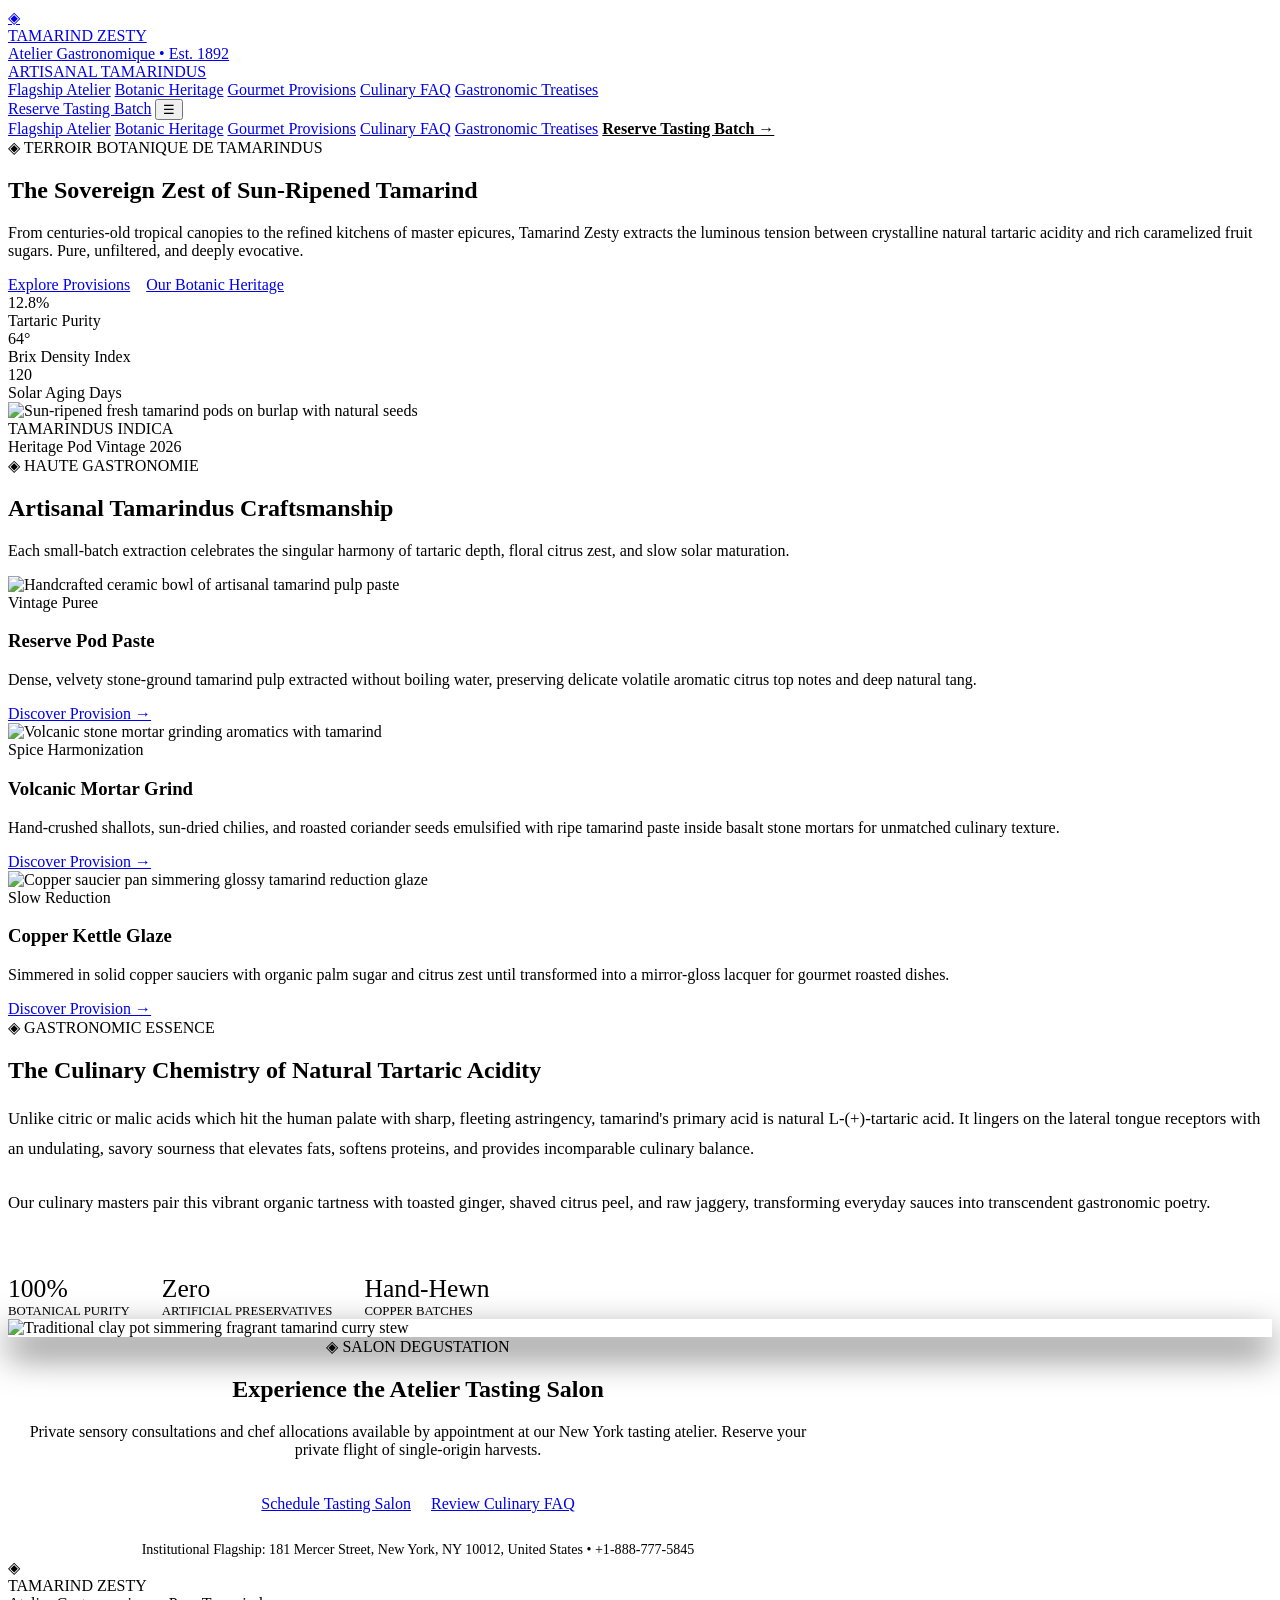
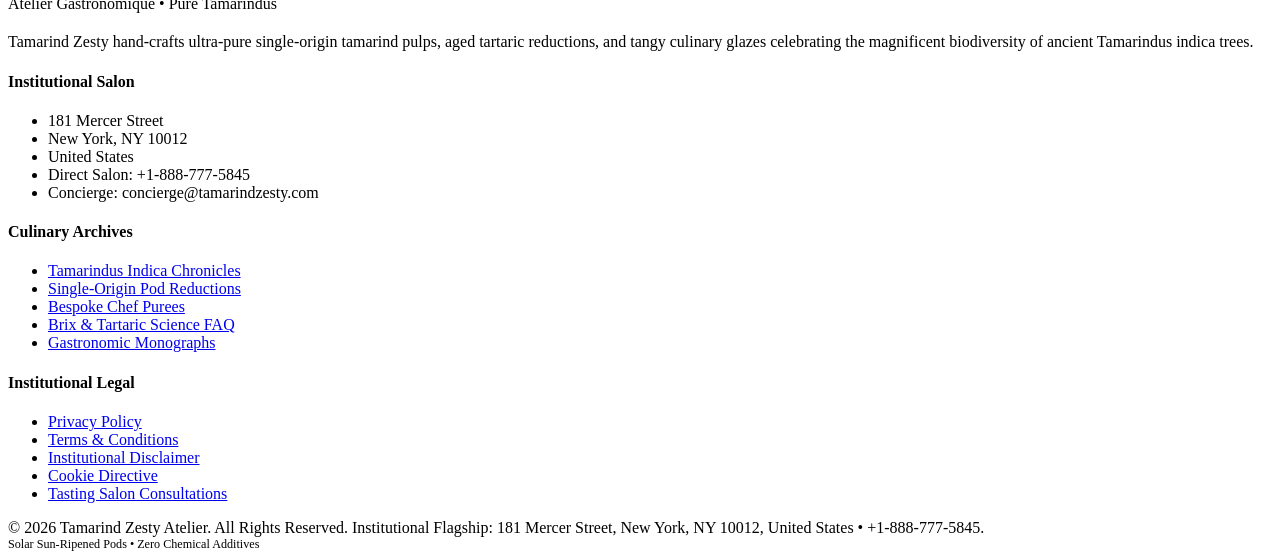
==== index.html @ b4b78a6d "Add files via upload" ====
<!DOCTYPE html>
<html lang="en">
<head>
    <meta charset="UTF-8">
    <meta name="viewport" content="width=device-width, initial-scale=1.0">
    <title>Tamarind Zesty | Haute Gastronomy &amp; Artisanal Tamarindus Reductions</title>
    <meta name="description" content="Discover Tamarind Zesty, the premier culinary atelier dedicated to artisanal single-origin tamarind pulps, tartaric reductions, and tangy citrus glazes.">
    <link rel="canonical" href="https://tamarindzesty.com/index.html">
    <!-- Google tag (gtag.js) -->
<script async src="https://www.googletagmanager.com/gtag/js?id=G-0LY0HY7L01"></script>
<script>
  window.dataLayer = window.dataLayer || [];
  function gtag(){dataLayer.push(arguments);}
  gtag('js', new Date());
  gtag('config', 'G-0LY0HY7L01');
</script>
    <link rel="preconnect" href="https://fonts.googleapis.com">
    <link rel="preconnect" href="https://fonts.gstatic.com" crossorigin>
    <link href="https://fonts.googleapis.com/css2?family=Cinzel:wght@600;700;800&family=Fraunces:ital,opsz,wght@0,9..144,600;0,9..144,700;0,9..144,800;1,9..144,600&family=Outfit:wght@300;400;500;600;700&display=swap" rel="stylesheet">
    <link rel="stylesheet" href="assets/css/style.css">
</head>
<body>
<header class="site-header">
    <div class="container header-inner">
        <a href="index.html" class="brand-logo">
            <div class="brand-crest">&#9672;</div>
            <div class="brand-text-wrap">
                <div class="brand-name">TAMARIND <span>ZESTY</span></div>
                <div class="brand-sub">Atelier Gastronomique &bull; Est. 1892</div>
            </div>
            <span class="brand-badge">ARTISANAL TAMARINDUS</span>
        </a>
        <nav class="main-nav">
            <a href="index.html" class="nav-link active">Flagship Atelier</a>
            <a href="about.html" class="nav-link ">Botanic Heritage</a>
            <a href="services.html" class="nav-link ">Gourmet Provisions</a>
            <a href="faq.html" class="nav-link ">Culinary FAQ</a>
            <a href="blog.html" class="nav-link ">Gastronomic Treatises</a>
        </nav>
        <div class="header-actions">
            <a href="contact.html" class="btn btn-primary">Reserve Tasting Batch</a>
            <button class="drawer-toggle" id="drawer-toggle" aria-label="Toggle Menu">&#9776;</button>
        </div>
    </div>
</header>
<div class="mobile-drawer" id="mobile-drawer">
    <a href="index.html">Flagship Atelier</a>
    <a href="about.html">Botanic Heritage</a>
    <a href="services.html">Gourmet Provisions</a>
    <a href="faq.html">Culinary FAQ</a>
    <a href="blog.html">Gastronomic Treatises</a>
    <a href="contact.html" style="color: var(--color-zest-gold); font-weight: 600;">Reserve Tasting Batch &rarr;</a>
</div>

<main>
    <section class="hero-section">
        <div class="container">
            <div class="hero-grid">
                <div class="hero-content">
                    <div class="hero-tag">&#9672; TERROIR BOTANIQUE DE TAMARINDUS</div>
                    <h1 class="hero-title">The Sovereign <span>Zest</span> of Sun-Ripened Tamarind</h1>
                    <p class="hero-lead">
                        From centuries-old tropical canopies to the refined kitchens of master epicures, Tamarind Zesty extracts the luminous tension between crystalline natural tartaric acidity and rich caramelized fruit sugars. Pure, unfiltered, and deeply evocative.
                    </p>
                    <div style="display: flex; gap: 1rem; flex-wrap: wrap;">
                        <a href="services.html" class="btn btn-primary">Explore Provisions</a>
                        <a href="about.html" class="btn btn-outline">Our Botanic Heritage</a>
                    </div>

                    <div class="hero-stats">
                        <div class="stat-item">
                            <div class="stat-number">12.8%</div>
                            <div class="stat-label">Tartaric Purity</div>
                        </div>
                        <div class="stat-item">
                            <div class="stat-number">64&deg;</div>
                            <div class="stat-label">Brix Density Index</div>
                        </div>
                        <div class="stat-item">
                            <div class="stat-number">120</div>
                            <div class="stat-label">Solar Aging Days</div>
                        </div>
                    </div>
                </div>

                <div class="hero-media">
                    <div class="hero-image-wrap">
                        <img src="assets/images/tamarind-hero-fresh-pods.jpg" alt="Sun-ripened fresh tamarind pods on burlap with natural seeds">
                    </div>
                    <div class="hero-badge-overlay">
                        <div class="badge-val">TAMARINDUS INDICA</div>
                        <div class="badge-sub">Heritage Pod Vintage 2026</div>
                    </div>
                </div>
            </div>
        </div>
    </section>

    <!-- Culinary Highlights -->
    <section class="section section-alt">
        <div class="container">
            <div class="section-header">
                <div class="card-tag">&#9672; HAUTE GASTRONOMIE</div>
                <h2 class="section-title">Artisanal Tamarindus Craftsmanship</h2>
                <p class="section-subtitle">
                    Each small-batch extraction celebrates the singular harmony of tartaric depth, floral citrus zest, and slow solar maturation.
                </p>
            </div>

            <div class="grid-3">
                <div class="card">
                    <div class="card-img-wrap">
                        <img src="assets/images/tamarind-pulp-paste-bowl.jpg" alt="Handcrafted ceramic bowl of artisanal tamarind pulp paste">
                    </div>
                    <div class="card-tag">Vintage Puree</div>
                    <h3 class="card-title">Reserve Pod Paste</h3>
                    <p class="card-text">
                        Dense, velvety stone-ground tamarind pulp extracted without boiling water, preserving delicate volatile aromatic citrus top notes and deep natural tang.
                    </p>
                    <a href="services.html" class="btn btn-outline" style="align-self: flex-start;">Discover Provision &rarr;</a>
                </div>

                <div class="card">
                    <div class="card-img-wrap">
                        <img src="assets/images/tamarind-stone-mortar-pestle-spices.jpg" alt="Volcanic stone mortar grinding aromatics with tamarind">
                    </div>
                    <div class="card-tag">Spice Harmonization</div>
                    <h3 class="card-title">Volcanic Mortar Grind</h3>
                    <p class="card-text">
                        Hand-crushed shallots, sun-dried chilies, and roasted coriander seeds emulsified with ripe tamarind paste inside basalt stone mortars for unmatched culinary texture.
                    </p>
                    <a href="services.html" class="btn btn-outline" style="align-self: flex-start;">Discover Provision &rarr;</a>
                </div>

                <div class="card">
                    <div class="card-img-wrap">
                        <img src="assets/images/tamarind-artisan-copper-pan-sauce.jpg" alt="Copper saucier pan simmering glossy tamarind reduction glaze">
                    </div>
                    <div class="card-tag">Slow Reduction</div>
                    <h3 class="card-title">Copper Kettle Glaze</h3>
                    <p class="card-text">
                        Simmered in solid copper sauciers with organic palm sugar and citrus zest until transformed into a mirror-gloss lacquer for gourmet roasted dishes.
                    </p>
                    <a href="services.html" class="btn btn-outline" style="align-self: flex-start;">Discover Provision &rarr;</a>
                </div>
            </div>
        </div>
    </section>

    <!-- Master Showcase Grid -->
    <section class="section">
        <div class="container">
            <div class="grid-2" style="align-items: center;">
                <div>
                    <div class="card-tag">&#9672; GASTRONOMIC ESSENCE</div>
                    <h2 class="section-title">The Culinary Chemistry of Natural Tartaric Acidity</h2>
                    <p style="color: var(--color-text-muted); font-size: 1.05rem; line-height: 1.8; margin-bottom: 1.5rem;">
                        Unlike citric or malic acids which hit the human palate with sharp, fleeting astringency, tamarind's primary acid is natural L-(+)-tartaric acid. It lingers on the lateral tongue receptors with an undulating, savory sourness that elevates fats, softens proteins, and provides incomparable culinary balance.
                    </p>
                    <p style="color: var(--color-text-muted); font-size: 1.05rem; line-height: 1.8; margin-bottom: 2rem;">
                        Our culinary masters pair this vibrant organic tartness with toasted ginger, shaved citrus peel, and raw jaggery, transforming everyday sauces into transcendent gastronomic poetry.
                    </p>
                    <div style="display: flex; gap: 2rem; border-top: 1px solid var(--color-border); padding-top: 1.5rem;">
                        <div>
                            <div style="font-family: var(--font-heading); font-size: 1.6rem; color: var(--color-zest-gold);">100%</div>
                            <div style="font-size: 0.8rem; color: var(--color-text-muted); text-transform: uppercase;">Botanical Purity</div>
                        </div>
                        <div>
                            <div style="font-family: var(--font-heading); font-size: 1.6rem; color: var(--color-zest-gold);">Zero</div>
                            <div style="font-size: 0.8rem; color: var(--color-text-muted); text-transform: uppercase;">Artificial Preservatives</div>
                        </div>
                        <div>
                            <div style="font-family: var(--font-heading); font-size: 1.6rem; color: var(--color-zest-gold);">Hand-Hewn</div>
                            <div style="font-size: 0.8rem; color: var(--color-text-muted); text-transform: uppercase;">Copper Batches</div>
                        </div>
                    </div>
                </div>

                <div style="position: relative;">
                    <div style="border-radius: var(--radius); overflow: hidden; border: 1px solid var(--color-border); box-shadow: 0 16px 36px rgba(0, 0, 0, 0.7);">
                        <img src="assets/images/tamarind-clay-pot-cooking-curry.jpg" alt="Traditional clay pot simmering fragrant tamarind curry stew">
                    </div>
                </div>
            </div>
        </div>
    </section>

    <!-- Tasting Invitation Banner -->
    <section class="section section-alt" style="text-align: center;">
        <div class="container" style="max-width: 820px;">
            <div class="card-tag">&#9672; SALON DEGUSTATION</div>
            <h2 class="section-title">Experience the Atelier Tasting Salon</h2>
            <p class="section-subtitle" style="margin-bottom: 2.25rem;">
                Private sensory consultations and chef allocations available by appointment at our New York tasting atelier. Reserve your private flight of single-origin harvests.
            </p>
            <div style="display: flex; justify-content: center; gap: 1.25rem; flex-wrap: wrap;">
                <a href="contact.html" class="btn btn-primary">Schedule Tasting Salon</a>
                <a href="faq.html" class="btn btn-outline">Review Culinary FAQ</a>
            </div>
            <div style="margin-top: 1.75rem; font-family: var(--font-sub); font-size: 0.88rem; color: var(--color-zest-gold);">
                Institutional Flagship: 181 Mercer Street, New York, NY 10012, United States &bull; +1-888-777-5845
            </div>
        </div>
    </section>
</main>
<footer class="site-footer">
    <div class="container">
        <div class="footer-grid">
            <div class="footer-col">
                <div class="brand-logo" style="margin-bottom: 1.25rem;">
                    <div class="brand-crest">&#9672;</div>
                    <div class="brand-text-wrap">
                        <div class="brand-name">TAMARIND <span>ZESTY</span></div>
                        <div class="brand-sub">Atelier Gastronomique &bull; Pure Tamarindus</div>
                    </div>
                </div>
                <p class="footer-desc">
                    Tamarind Zesty hand-crafts ultra-pure single-origin tamarind pulps, aged tartaric reductions, and tangy culinary glazes celebrating the magnificent biodiversity of ancient Tamarindus indica trees.
                </p>
            </div>
            <div class="footer-col">
                <h4 class="footer-title">Institutional Salon</h4>
                <ul class="footer-links">
                    <li>181 Mercer Street</li>
                    <li>New York, NY 10012</li>
                    <li>United States</li>
                    <li>Direct Salon: +1-888-777-5845</li>
                    <li>Concierge: concierge@tamarindzesty.com</li>
                </ul>
            </div>
            <div class="footer-col">
                <h4 class="footer-title">Culinary Archives</h4>
                <ul class="footer-links">
                    <li><a href="about.html">Tamarindus Indica Chronicles</a></li>
                    <li><a href="services.html">Single-Origin Pod Reductions</a></li>
                    <li><a href="services.html">Bespoke Chef Purees</a></li>
                    <li><a href="faq.html">Brix &amp; Tartaric Science FAQ</a></li>
                    <li><a href="blog.html">Gastronomic Monographs</a></li>
                </ul>
            </div>
            <div class="footer-col">
                <h4 class="footer-title">Institutional Legal</h4>
                <ul class="footer-links">
                    <li><a href="privacy-policy.html">Privacy Policy</a></li>
                    <li><a href="terms-and-conditions.html">Terms &amp; Conditions</a></li>
                    <li><a href="disclaimer.html">Institutional Disclaimer</a></li>
                    <li><a href="cookie-policy.html">Cookie Directive</a></li>
                    <li><a href="contact.html">Tasting Salon Consultations</a></li>
                </ul>
            </div>
        </div>
        <div class="footer-bottom">
            <div>&copy; 2026 Tamarind Zesty Atelier. All Rights Reserved. Institutional Flagship: 181 Mercer Street, New York, NY 10012, United States &bull; +1-888-777-5845.</div>
            <div style="font-size: 0.76rem; color: var(--color-zest-gold);">Solar Sun-Ripened Pods &bull; Zero Chemical Additives</div>
        </div>
    </div>
</footer>
<script src="assets/js/main.js"></script>
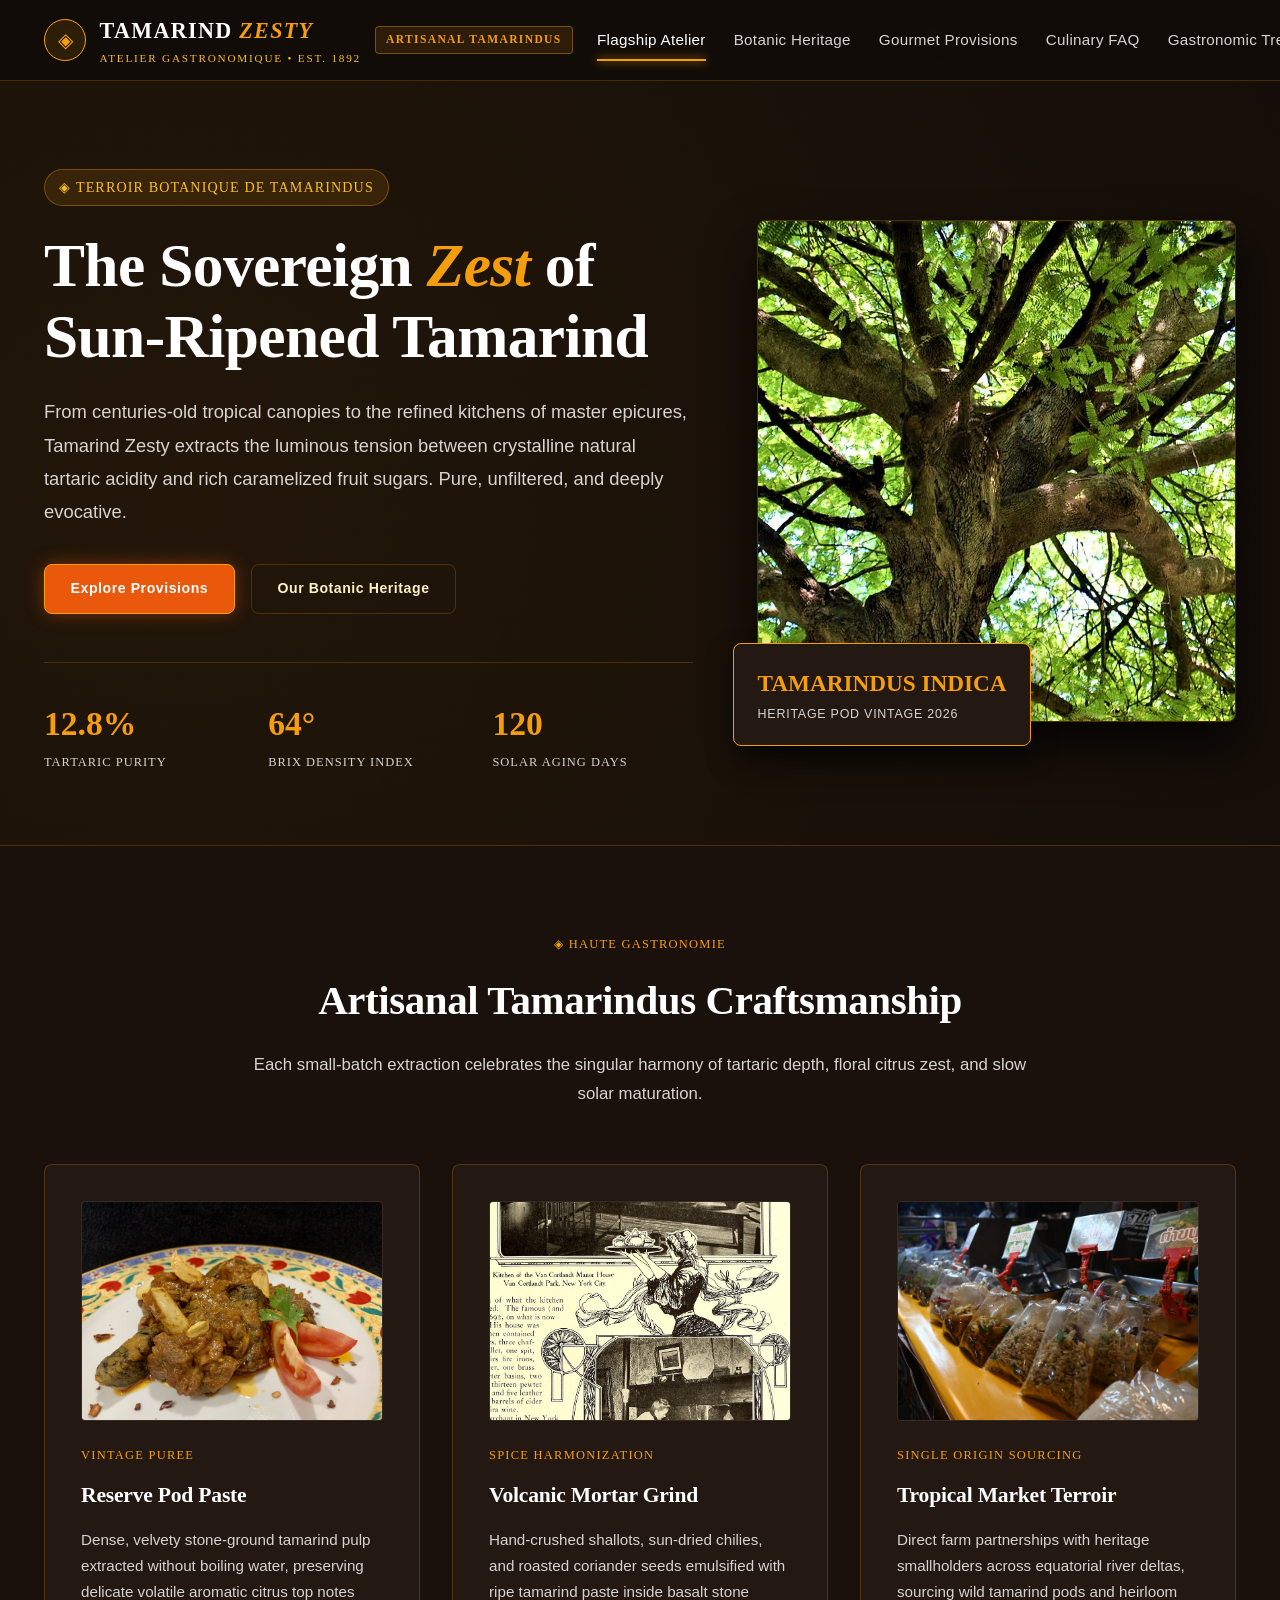
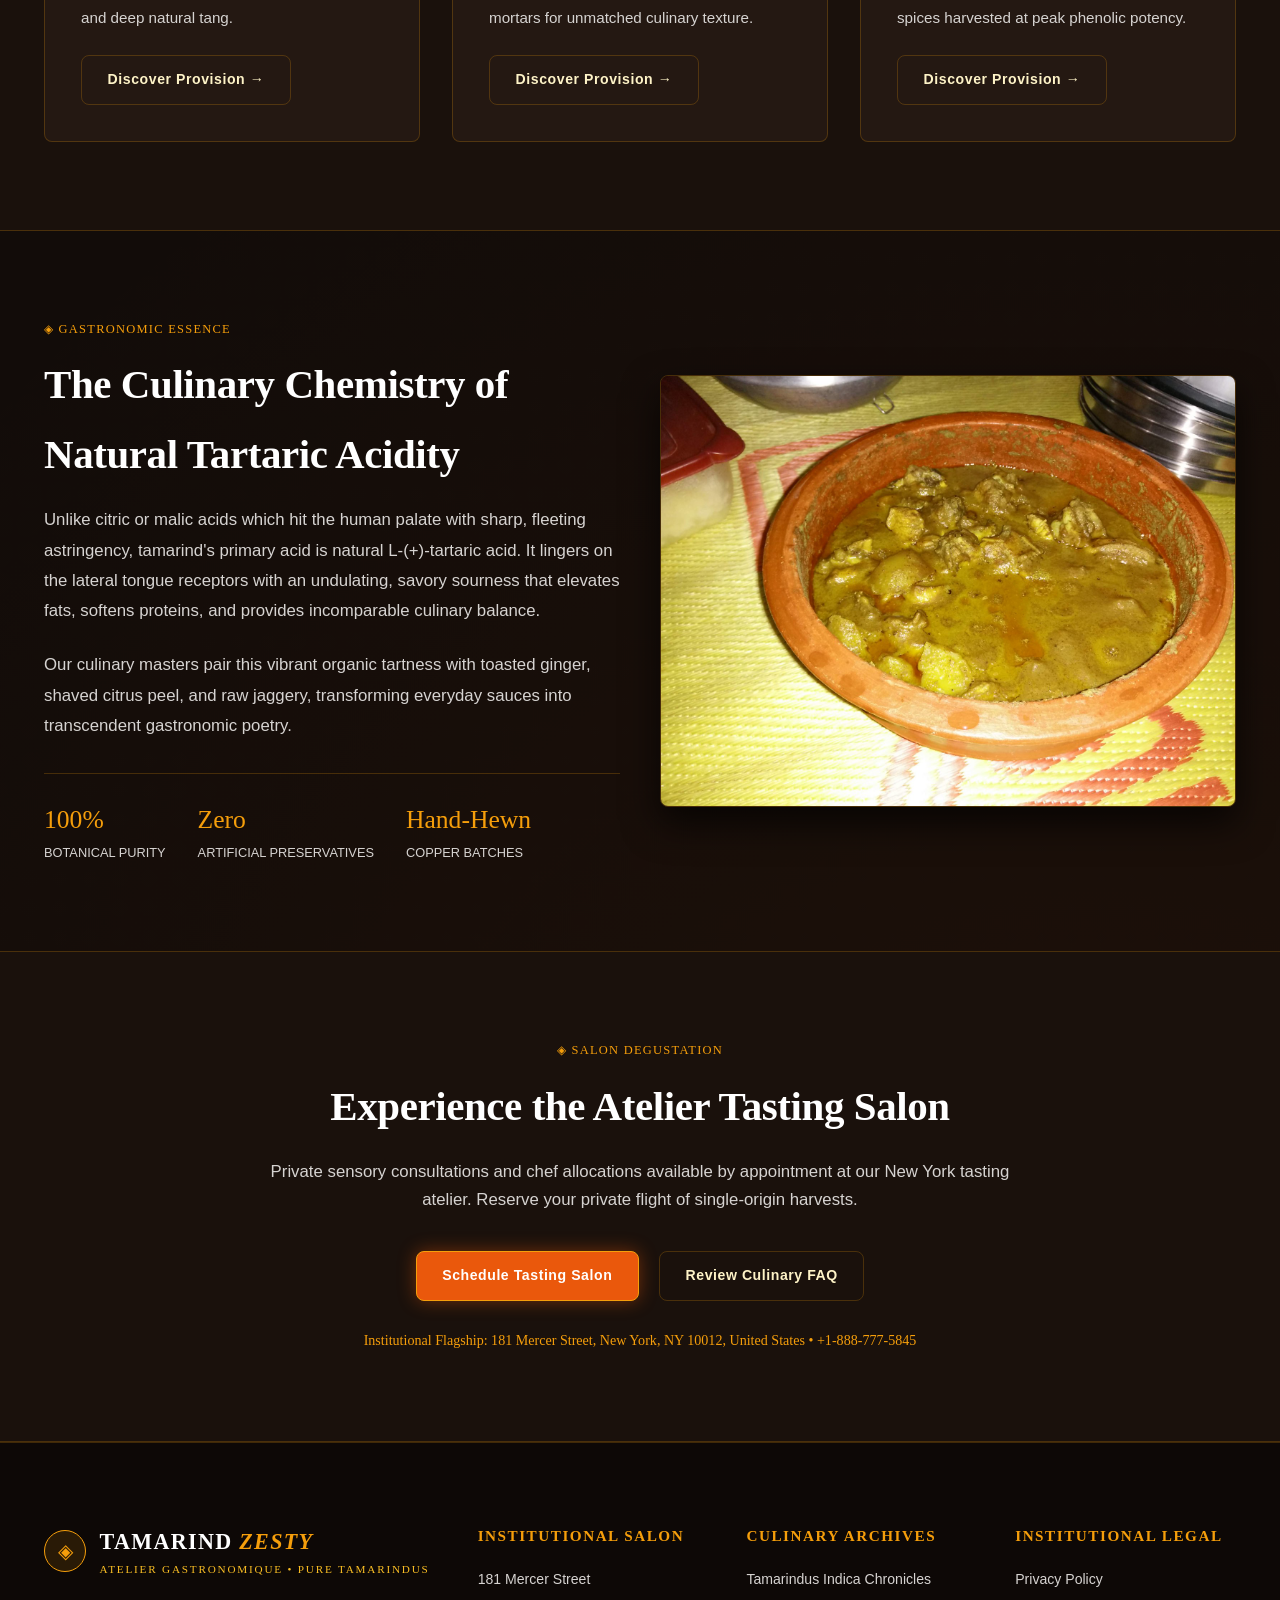
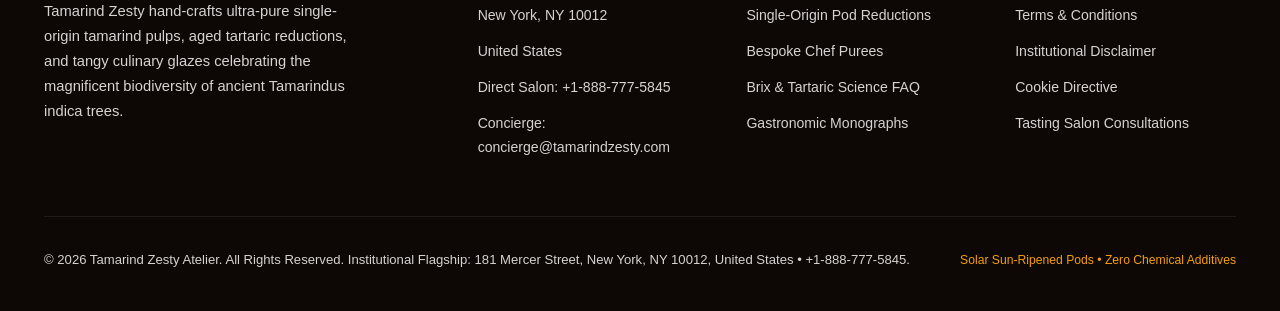
==== commit 87d33cee: "Add files via upload" ====
--- a/index.html
+++ b/index.html
@@ -134,12 +134,12 @@
 
                 <div class="card">
                     <div class="card-img-wrap">
-                        <img src="assets/images/tamarind-artisan-copper-pan-sauce.jpg" alt="Copper saucier pan simmering glossy tamarind reduction glaze">
-                    </div>
-                    <div class="card-tag">Slow Reduction</div>
-                    <h3 class="card-title">Copper Kettle Glaze</h3>
+                        <img src="assets/images/tamarind-tropical-market-spice-stall.jpg" alt="Vibrant tropical spice market stall showcasing rare botanicals and aromatics">
+                    </div>
+                    <div class="card-tag">Single Origin Sourcing</div>
+                    <h3 class="card-title">Tropical Market Terroir</h3>
                     <p class="card-text">
-                        Simmered in solid copper sauciers with organic palm sugar and citrus zest until transformed into a mirror-gloss lacquer for gourmet roasted dishes.
+                        Direct farm partnerships with heritage smallholders across equatorial river deltas, sourcing wild tamarind pods and heirloom spices harvested at peak phenolic potency.
                     </p>
                     <a href="services.html" class="btn btn-outline" style="align-self: flex-start;">Discover Provision &rarr;</a>
                 </div>
--- a/assets/css/style.css
+++ b/assets/css/style.css
@@ -0,0 +1,743 @@
+/* Tamarind Zesty - Sun-Baked Terracotta & Deep Tamarind Umber / Citrus Zest Gold Archetype */
+:root {
+    --color-bg: #120c09;
+    --color-bg-alt: #1a110c;
+    --color-card: #241812;
+    --color-card-hover: #302018;
+    --color-border: rgba(245, 158, 11, 0.22);
+    --color-border-hover: rgba(245, 158, 11, 0.48);
+    
+    --color-zest-gold: #f59e0b;
+    --color-tamarind-ember: #ea580c;
+    --color-terracotta: #c2410c;
+    --color-amber-glow: #fbbf24;
+    
+    --color-ivory: #fef3c7;
+    --color-text: #fef3c7;
+    --color-text-muted: #d6d3d1;
+    
+    --font-heading: 'Fraunces', Georgia, serif;
+    --font-sub: 'Cinzel', serif;
+    --font-body: 'Outfit', -apple-system, BlinkMacSystemFont, sans-serif;
+    
+    --radius: 8px;
+    --transition: all 0.35s cubic-bezier(0.16, 1, 0.3, 1);
+}
+
+*, *::before, *::after {
+    box-sizing: border-box;
+    margin: 0;
+    padding: 0;
+}
+
+body {
+    background-color: var(--color-bg);
+    color: var(--color-text);
+    font-family: var(--font-body);
+    font-size: 1rem;
+    line-height: 1.7;
+    overflow-x: hidden;
+    background-image: 
+        radial-gradient(circle at 14% 14%, rgba(245, 158, 11, 0.07) 0%, transparent 42%),
+        radial-gradient(circle at 86% 86%, rgba(234, 88, 12, 0.06) 0%, transparent 48%);
+}
+
+a {
+    color: inherit;
+    text-decoration: none;
+    transition: var(--transition);
+}
+
+img {
+    max-width: 100%;
+    height: auto;
+    display: block;
+}
+
+.container {
+    width: 100%;
+    max-width: 1240px;
+    margin: 0 auto;
+    padding: 0 1.5rem;
+}
+
+/* Header & Navigation */
+.site-header {
+    position: sticky;
+    top: 0;
+    z-index: 1000;
+    background: rgba(18, 12, 9, 0.94);
+    backdrop-filter: blur(14px);
+    -webkit-backdrop-filter: blur(14px);
+    border-bottom: 1px solid var(--color-border);
+}
+
+.header-inner {
+    display: flex;
+    align-items: center;
+    justify-content: space-between;
+    height: 80px;
+    gap: 1.5rem;
+}
+
+.brand-logo {
+    display: flex;
+    align-items: center;
+    gap: 0.85rem;
+    white-space: nowrap;
+    text-decoration: none;
+    flex-shrink: 0;
+}
+
+.brand-crest {
+    display: flex;
+    align-items: center;
+    justify-content: center;
+    width: 42px;
+    height: 42px;
+    border-radius: 50%;
+    background: rgba(245, 158, 11, 0.12);
+    border: 1px solid var(--color-zest-gold);
+    color: var(--color-zest-gold);
+    font-size: 1.25rem;
+}
+
+.brand-text-wrap {
+    display: flex;
+    flex-direction: column;
+}
+
+.brand-name {
+    font-family: var(--font-heading);
+    font-size: 1.38rem;
+    font-weight: 700;
+    letter-spacing: 0.06em;
+    color: #fff;
+    white-space: nowrap;
+}
+
+.brand-name span {
+    color: var(--color-zest-gold);
+    font-style: italic;
+}
+
+.brand-sub {
+    font-family: var(--font-sub);
+    font-size: 0.7rem;
+    color: var(--color-amber-glow);
+    letter-spacing: 0.16em;
+    text-transform: uppercase;
+    white-space: nowrap;
+}
+
+.brand-badge {
+    display: inline-block;
+    padding: 0.22rem 0.65rem;
+    font-family: var(--font-sub);
+    font-size: 0.72rem;
+    font-weight: 700;
+    color: var(--color-zest-gold);
+    background: rgba(245, 158, 11, 0.12);
+    border: 1px solid rgba(245, 158, 11, 0.38);
+    border-radius: 4px;
+    letter-spacing: 0.12em;
+    white-space: nowrap;
+}
+
+.main-nav {
+    display: flex;
+    align-items: center;
+    gap: 1.75rem;
+}
+
+.nav-link {
+    font-size: 0.95rem;
+    font-weight: 500;
+    color: var(--color-text-muted);
+    white-space: nowrap;
+    position: relative;
+    padding: 0.5rem 0;
+    letter-spacing: 0.02em;
+}
+
+.nav-link:hover,
+.nav-link.active {
+    color: #fff;
+}
+
+.nav-link.active::after {
+    content: '';
+    position: absolute;
+    bottom: 0;
+    left: 0;
+    width: 100%;
+    height: 2px;
+    background: var(--color-zest-gold);
+    box-shadow: 0 0 10px var(--color-zest-gold);
+}
+
+.header-actions {
+    display: flex;
+    align-items: center;
+    gap: 1rem;
+    flex-shrink: 0;
+}
+
+.btn {
+    display: inline-flex;
+    align-items: center;
+    justify-content: center;
+    padding: 0.75rem 1.6rem;
+    font-family: var(--font-body);
+    font-size: 0.88rem;
+    font-weight: 600;
+    border-radius: var(--radius);
+    cursor: pointer;
+    transition: var(--transition);
+    border: 1px solid transparent;
+    white-space: nowrap;
+    letter-spacing: 0.04em;
+}
+
+.btn-primary {
+    background: var(--color-tamarind-ember);
+    color: #fff;
+    border-color: var(--color-zest-gold);
+    box-shadow: 0 0 18px rgba(234, 88, 12, 0.42);
+}
+
+.btn-primary:hover {
+    background: #f97316;
+    color: #fff;
+    box-shadow: 0 0 26px rgba(245, 158, 11, 0.65);
+    transform: translateY(-1px);
+}
+
+.btn-outline {
+    background: transparent;
+    color: var(--color-text);
+    border-color: var(--color-border);
+}
+
+.btn-outline:hover {
+    border-color: var(--color-zest-gold);
+    color: var(--color-zest-gold);
+    background: rgba(245, 158, 11, 0.08);
+}
+
+.drawer-toggle {
+    display: none;
+    background: none;
+    border: none;
+    color: #fff;
+    font-size: 1.5rem;
+    cursor: pointer;
+    padding: 0.5rem;
+}
+
+/* Mobile Drawer */
+.mobile-drawer {
+    display: none;
+    position: fixed;
+    top: 80px;
+    right: 0;
+    bottom: 0;
+    width: 320px;
+    background: #120c09;
+    border-left: 1px solid var(--color-border);
+    padding: 2rem 1.5rem;
+    flex-direction: column;
+    gap: 1.25rem;
+    z-index: 999;
+    box-shadow: -10px 0 30px rgba(0, 0, 0, 0.9);
+    transform: translateX(100%);
+    transition: transform 0.3s cubic-bezier(0.16, 1, 0.3, 1);
+}
+
+.mobile-drawer.active {
+    transform: translateX(0);
+}
+
+.mobile-drawer a {
+    font-size: 1.05rem;
+    color: var(--color-text-muted);
+    font-weight: 500;
+    padding: 0.5rem 0;
+    border-bottom: 1px solid rgba(255, 255, 255, 0.06);
+}
+
+.mobile-drawer a:hover {
+    color: var(--color-zest-gold);
+    padding-left: 0.5rem;
+}
+
+@media (max-width: 1140px) {
+    .main-nav,
+    .header-actions .btn {
+        display: none;
+    }
+    .drawer-toggle {
+        display: block;
+    }
+    .mobile-drawer {
+        display: flex;
+    }
+}
+
+/* Typography & Hero */
+h1, h2, h3, h4 {
+    font-family: var(--font-heading);
+    color: #fff;
+    font-weight: 700;
+    letter-spacing: -0.01em;
+}
+
+.hero-section {
+    padding: 5.5rem 0 4.5rem;
+    position: relative;
+}
+
+.hero-grid {
+    display: grid;
+    grid-template-columns: 1.15fr 0.85fr;
+    gap: 4rem;
+    align-items: center;
+}
+
+.hero-tag {
+    display: inline-flex;
+    align-items: center;
+    gap: 0.5rem;
+    font-family: var(--font-sub);
+    font-size: 0.88rem;
+    color: var(--color-amber-glow);
+    background: rgba(245, 158, 11, 0.12);
+    border: 1px solid rgba(245, 158, 11, 0.35);
+    padding: 0.35rem 0.9rem;
+    border-radius: 30px;
+    margin-bottom: 1.5rem;
+    letter-spacing: 0.08em;
+}
+
+.hero-title {
+    font-size: clamp(2.4rem, 4.8vw, 4rem);
+    line-height: 1.15;
+    margin-bottom: 1.5rem;
+}
+
+.hero-title span {
+    color: var(--color-zest-gold);
+    font-style: italic;
+    font-weight: 600;
+}
+
+.hero-lead {
+    font-size: 1.15rem;
+    color: var(--color-text-muted);
+    line-height: 1.8;
+    margin-bottom: 2.25rem;
+}
+
+.hero-stats {
+    display: grid;
+    grid-template-columns: repeat(3, 1fr);
+    gap: 1.5rem;
+    margin-top: 3rem;
+    padding-top: 2rem;
+    border-top: 1px solid var(--color-border);
+}
+
+.stat-number {
+    font-family: var(--font-heading);
+    font-size: 2.1rem;
+    color: var(--color-zest-gold);
+    font-weight: 700;
+}
+
+.stat-label {
+    font-size: 0.78rem;
+    color: var(--color-text-muted);
+    font-family: var(--font-sub);
+    text-transform: uppercase;
+    letter-spacing: 0.08em;
+}
+
+.hero-media {
+    position: relative;
+}
+
+.hero-image-wrap {
+    position: relative;
+    border-radius: var(--radius);
+    overflow: hidden;
+    border: 1px solid var(--color-border);
+    box-shadow: 0 24px 48px rgba(0, 0, 0, 0.75);
+}
+
+.hero-image-wrap img {
+    width: 100%;
+    height: 500px;
+    object-fit: cover;
+}
+
+.hero-badge-overlay {
+    position: absolute;
+    bottom: -1.5rem;
+    left: -1.5rem;
+    background: var(--color-card);
+    border: 1px solid var(--color-zest-gold);
+    padding: 1.25rem 1.5rem;
+    border-radius: var(--radius);
+    box-shadow: 0 12px 24px rgba(0, 0, 0, 0.6);
+}
+
+.badge-val {
+    font-family: var(--font-heading);
+    font-size: 1.45rem;
+    color: var(--color-zest-gold);
+    font-weight: 700;
+}
+
+.badge-sub {
+    font-size: 0.78rem;
+    color: var(--color-text-muted);
+    text-transform: uppercase;
+    letter-spacing: 0.06em;
+}
+
+/* Sections & Cards */
+.section {
+    padding: 5.5rem 0;
+}
+
+.section-alt {
+    background-color: var(--color-bg-alt);
+    border-top: 1px solid var(--color-border);
+    border-bottom: 1px solid var(--color-border);
+}
+
+.section-header {
+    text-align: center;
+    max-width: 780px;
+    margin: 0 auto 3.5rem;
+}
+
+.section-title {
+    font-size: clamp(2rem, 3.2vw, 2.75rem);
+    margin-bottom: 1rem;
+}
+
+.section-subtitle {
+    color: var(--color-text-muted);
+    font-size: 1.05rem;
+    line-height: 1.7;
+}
+
+.grid-3 {
+    display: grid;
+    grid-template-columns: repeat(3, 1fr);
+    gap: 2rem;
+}
+
+.grid-2 {
+    display: grid;
+    grid-template-columns: repeat(2, 1fr);
+    gap: 2.5rem;
+}
+
+.card {
+    background: var(--color-card);
+    border: 1px solid var(--color-border);
+    border-radius: var(--radius);
+    padding: 2.25rem;
+    transition: var(--transition);
+    display: flex;
+    flex-direction: column;
+}
+
+.card:hover {
+    background: var(--color-card-hover);
+    border-color: var(--color-zest-gold);
+    transform: translateY(-4px);
+    box-shadow: 0 12px 28px rgba(245, 158, 11, 0.12);
+}
+
+.card-img-wrap {
+    width: 100%;
+    height: 220px;
+    border-radius: 4px;
+    overflow: hidden;
+    margin-bottom: 1.5rem;
+    border: 1px solid rgba(255, 255, 255, 0.08);
+}
+
+.card-img-wrap img {
+    width: 100%;
+    height: 100%;
+    object-fit: cover;
+    transition: transform 0.5s ease;
+}
+
+.card:hover .card-img-wrap img {
+    transform: scale(1.05);
+}
+
+.card-tag {
+    font-family: var(--font-sub);
+    font-size: 0.78rem;
+    color: var(--color-zest-gold);
+    letter-spacing: 0.1em;
+    margin-bottom: 0.65rem;
+    text-transform: uppercase;
+}
+
+.card-title {
+    font-size: 1.35rem;
+    margin-bottom: 0.85rem;
+}
+
+.card-text {
+    color: var(--color-text-muted);
+    font-size: 0.95rem;
+    line-height: 1.7;
+    margin-bottom: 1.5rem;
+    flex-grow: 1;
+}
+
+/* Article & Blog Typography */
+.article-container {
+    max-width: 860px;
+    margin: 0 auto;
+    padding: 4.5rem 1.5rem 6rem;
+}
+
+.article-masthead {
+    margin-bottom: 2.5rem;
+    text-align: center;
+}
+
+.article-title {
+    font-size: clamp(2.2rem, 3.8vw, 3.2rem);
+    line-height: 1.2;
+    margin-bottom: 1.25rem;
+}
+
+.article-meta {
+    font-size: 0.88rem;
+    color: var(--color-zest-gold);
+    font-family: var(--font-sub);
+    letter-spacing: 0.06em;
+}
+
+.article-featured-img {
+    border-radius: var(--radius);
+    overflow: hidden;
+    margin-bottom: 3rem;
+    border: 1px solid var(--color-border);
+    box-shadow: 0 16px 36px rgba(0, 0, 0, 0.6);
+}
+
+.article-featured-img img {
+    width: 100%;
+    max-height: 480px;
+    object-fit: cover;
+}
+
+.article-body {
+    font-size: 1.08rem;
+    line-height: 1.85;
+    color: #e7e5e4;
+}
+
+.article-body p {
+    margin-bottom: 1.75rem;
+}
+
+.article-body h2 {
+    font-size: 1.85rem;
+    margin: 2.75rem 0 1.25rem;
+    color: var(--color-zest-gold);
+}
+
+.article-body h3 {
+    font-size: 1.4rem;
+    margin: 2rem 0 1rem;
+    color: #fff;
+}
+
+.data-table {
+    width: 100%;
+    border-collapse: collapse;
+    margin: 2.5rem 0;
+    font-size: 0.92rem;
+    background: var(--color-card);
+    border: 1px solid var(--color-border);
+    border-radius: var(--radius);
+    overflow: hidden;
+}
+
+.data-table th, .data-table td {
+    padding: 1rem 1.25rem;
+    text-align: left;
+    border-bottom: 1px solid rgba(245, 158, 11, 0.12);
+}
+
+.data-table th {
+    background: rgba(245, 158, 11, 0.12);
+    color: var(--color-zest-gold);
+    font-family: var(--font-sub);
+    letter-spacing: 0.05em;
+    font-weight: 700;
+}
+
+.callout-box {
+    background: rgba(245, 158, 11, 0.08);
+    border-left: 3px solid var(--color-zest-gold);
+    padding: 1.5rem 2rem;
+    margin: 2.5rem 0;
+    border-radius: 0 var(--radius) var(--radius) 0;
+}
+
+.callout-title {
+    font-family: var(--font-sub);
+    color: var(--color-zest-gold);
+    font-size: 1.05rem;
+    font-weight: 700;
+    margin-bottom: 0.5rem;
+}
+
+.faq-item {
+    background: var(--color-card);
+    border: 1px solid var(--color-border);
+    border-radius: var(--radius);
+    padding: 1.5rem 2rem;
+    margin-bottom: 1.25rem;
+}
+
+.faq-question {
+    font-family: var(--font-heading);
+    font-size: 1.2rem;
+    color: #fff;
+    margin-bottom: 0.75rem;
+}
+
+.faq-answer {
+    color: var(--color-text-muted);
+    font-size: 0.95rem;
+    line-height: 1.7;
+}
+
+.author-card {
+    display: flex;
+    align-items: center;
+    gap: 1.5rem;
+    background: var(--color-card);
+    border: 1px solid var(--color-border);
+    padding: 1.75rem;
+    border-radius: var(--radius);
+    margin-top: 3.5rem;
+}
+
+.author-avatar {
+    width: 68px;
+    height: 68px;
+    border-radius: 50%;
+    background: rgba(245, 158, 11, 0.15);
+    border: 2px solid var(--color-zest-gold);
+    display: flex;
+    align-items: center;
+    justify-content: center;
+    color: var(--color-zest-gold);
+    font-size: 1.8rem;
+    flex-shrink: 0;
+}
+
+.author-name {
+    font-family: var(--font-heading);
+    font-size: 1.2rem;
+    color: #fff;
+}
+
+.author-role {
+    font-size: 0.8rem;
+    color: var(--color-zest-gold);
+    font-family: var(--font-sub);
+    letter-spacing: 0.06em;
+}
+
+/* Footer */
+.site-footer {
+    background: #0d0806;
+    border-top: 1px solid var(--color-border);
+    padding: 5rem 0 2.5rem;
+}
+
+.footer-grid {
+    display: grid;
+    grid-template-columns: 1.5fr 1fr 1fr 1fr;
+    gap: 3rem;
+    margin-bottom: 3.5rem;
+}
+
+.footer-desc {
+    color: var(--color-text-muted);
+    font-size: 0.92rem;
+    line-height: 1.7;
+    margin-top: 1rem;
+    max-width: 320px;
+}
+
+.footer-title {
+    font-family: var(--font-sub);
+    color: var(--color-zest-gold);
+    font-size: 0.95rem;
+    letter-spacing: 0.1em;
+    margin-bottom: 1.25rem;
+    text-transform: uppercase;
+}
+
+.footer-links {
+    list-style: none;
+    display: flex;
+    flex-direction: column;
+    gap: 0.75rem;
+}
+
+.footer-links a, .footer-links li {
+    color: var(--color-text-muted);
+    font-size: 0.88rem;
+    transition: var(--transition);
+}
+
+.footer-links a:hover {
+    color: var(--color-zest-gold);
+    padding-left: 0.3rem;
+}
+
+.footer-bottom {
+    border-top: 1px solid rgba(255, 255, 255, 0.08);
+    padding-top: 2rem;
+    display: flex;
+    align-items: center;
+    justify-content: space-between;
+    font-size: 0.82rem;
+    color: var(--color-text-muted);
+}
+
+@media (max-width: 960px) {
+    .hero-grid,
+    .footer-grid,
+    .grid-3,
+    .grid-2 {
+        grid-template-columns: 1fr;
+        gap: 2.5rem;
+    }
+    .hero-image-wrap img {
+        height: 380px;
+    }
+    .footer-bottom {
+        flex-direction: column;
+        gap: 1rem;
+        text-align: center;
+    }
+}
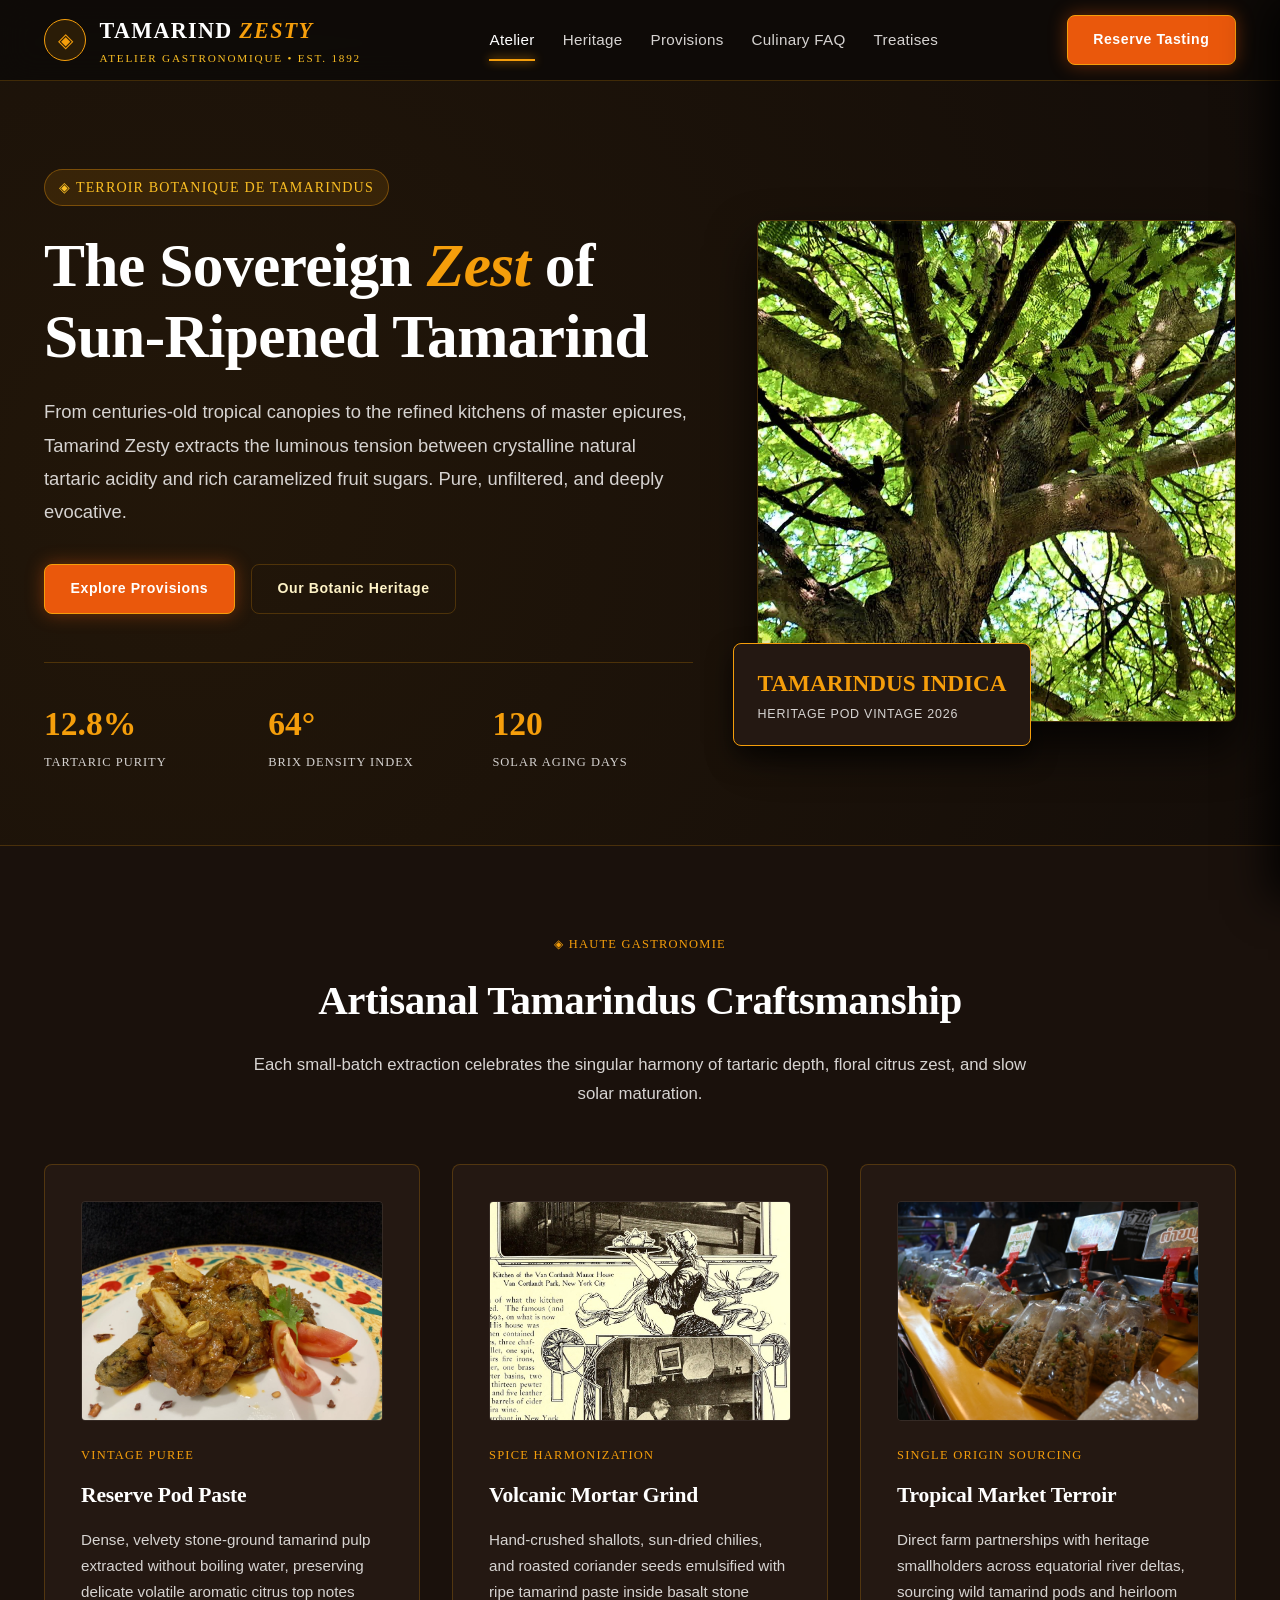
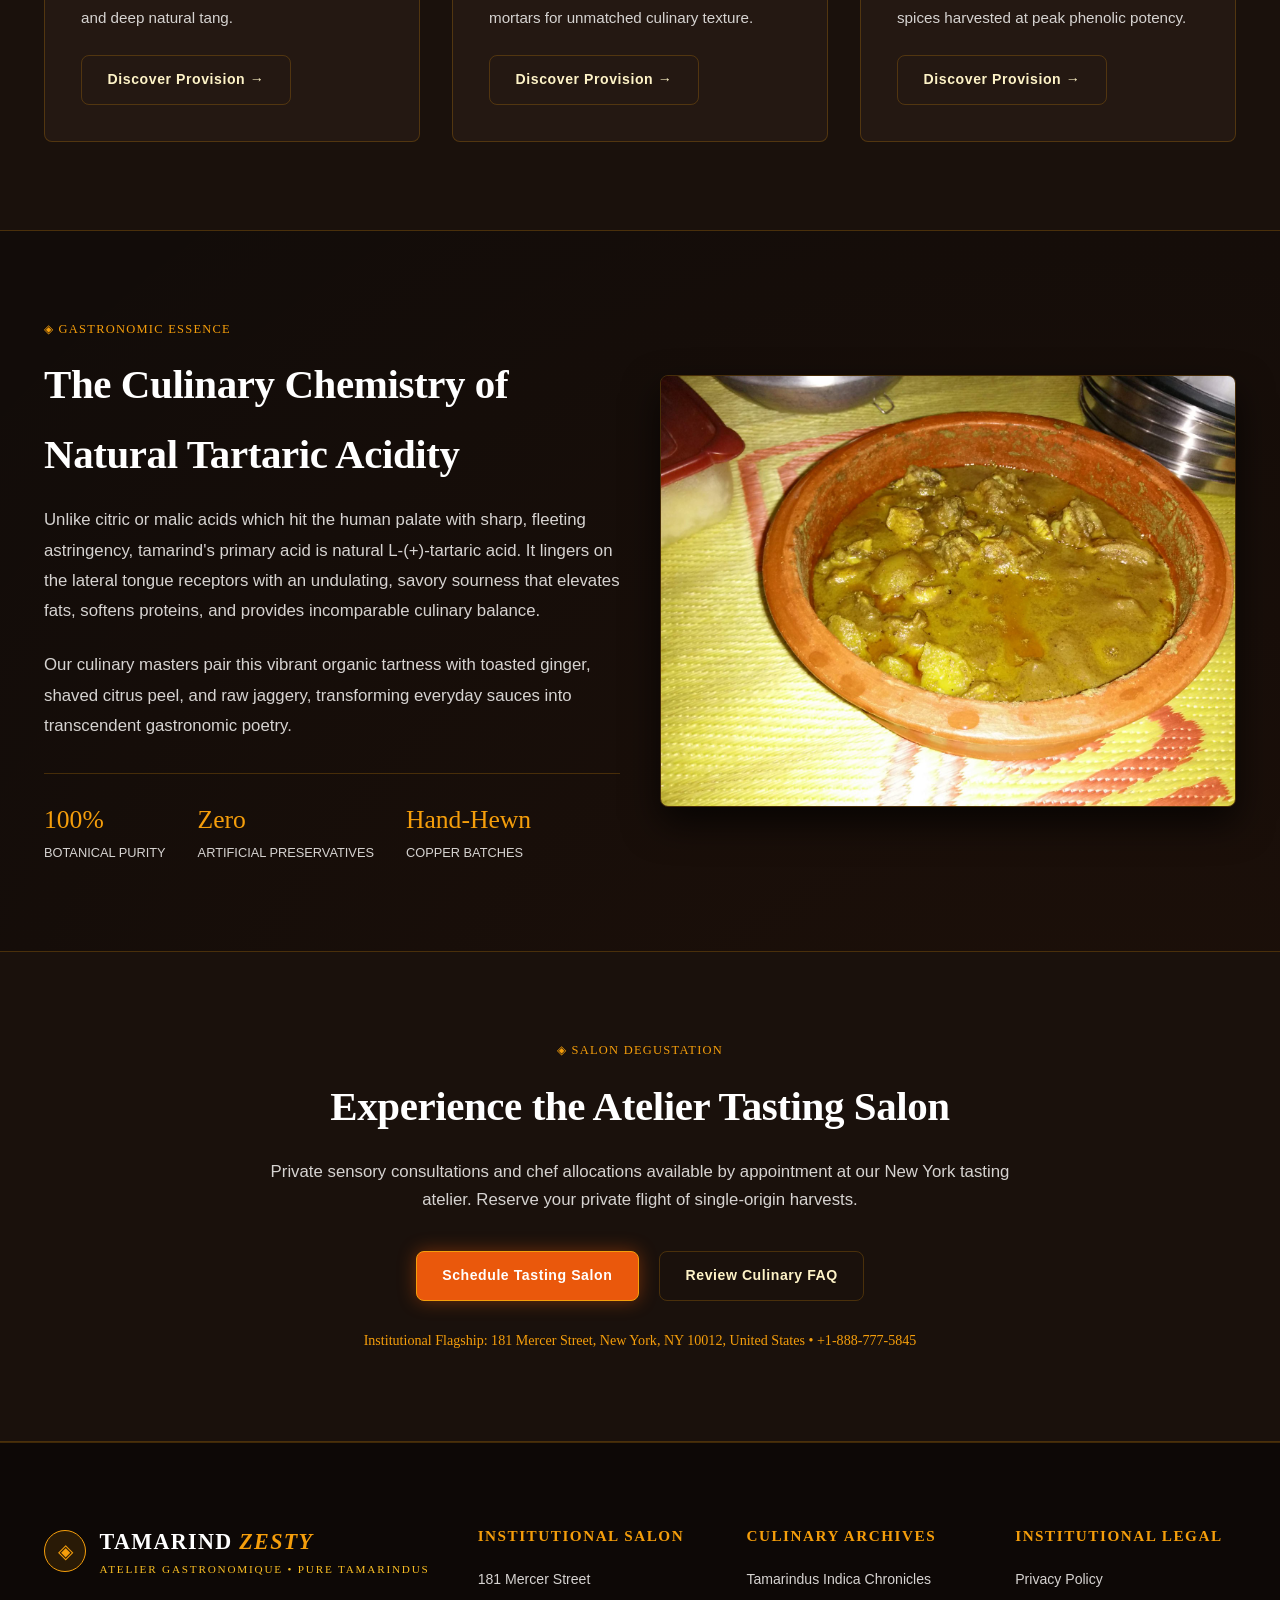
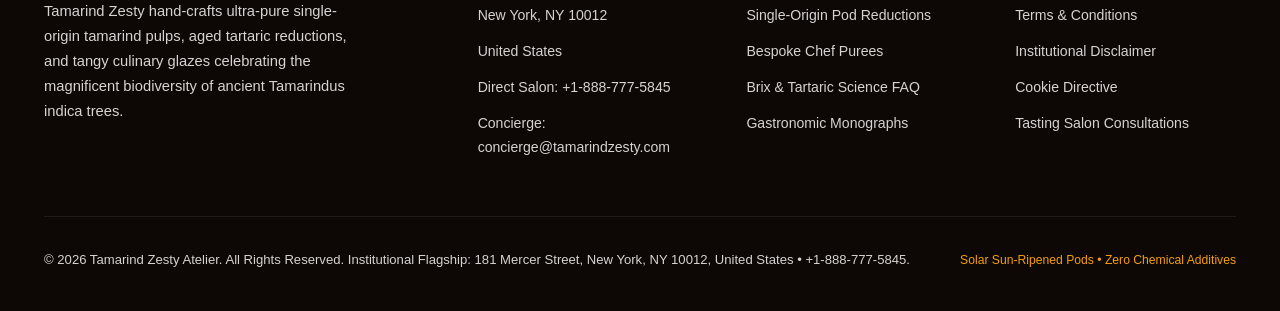
==== commit 52c6cb2d: "Add files via upload" ====
--- a/index.html
+++ b/index.html
@@ -31,25 +31,33 @@
             <span class="brand-badge">ARTISANAL TAMARINDUS</span>
         </a>
         <nav class="main-nav">
-            <a href="index.html" class="nav-link active">Flagship Atelier</a>
-            <a href="about.html" class="nav-link ">Botanic Heritage</a>
-            <a href="services.html" class="nav-link ">Gourmet Provisions</a>
+            <a href="index.html" class="nav-link active">Atelier</a>
+            <a href="about.html" class="nav-link ">Heritage</a>
+            <a href="services.html" class="nav-link ">Provisions</a>
             <a href="faq.html" class="nav-link ">Culinary FAQ</a>
-            <a href="blog.html" class="nav-link ">Gastronomic Treatises</a>
+            <a href="blog.html" class="nav-link ">Treatises</a>
         </nav>
         <div class="header-actions">
-            <a href="contact.html" class="btn btn-primary">Reserve Tasting Batch</a>
+            <a href="contact.html" class="btn btn-primary">Reserve Tasting</a>
             <button class="drawer-toggle" id="drawer-toggle" aria-label="Toggle Menu">&#9776;</button>
         </div>
     </div>
 </header>
 <div class="mobile-drawer" id="mobile-drawer">
-    <a href="index.html">Flagship Atelier</a>
-    <a href="about.html">Botanic Heritage</a>
-    <a href="services.html">Gourmet Provisions</a>
-    <a href="faq.html">Culinary FAQ</a>
-    <a href="blog.html">Gastronomic Treatises</a>
-    <a href="contact.html" style="color: var(--color-zest-gold); font-weight: 600;">Reserve Tasting Batch &rarr;</a>
+    <div style="display: flex; justify-content: space-between; align-items: center; padding-bottom: 1.25rem; border-bottom: 1px solid var(--color-border); margin-bottom: 0.5rem;">
+        <span style="font-family: var(--font-heading); font-size: 1.2rem; color: #fff; font-weight: 700;">TAMARIND <span style="color: var(--color-zest-gold); font-style: italic;">ZESTY</span></span>
+        <button class="drawer-close" id="drawer-close" aria-label="Close Menu" style="background: none; border: none; color: var(--color-text-muted); font-size: 1.8rem; cursor: pointer; line-height: 1; padding: 0 0.25rem;">&times;</button>
+    </div>
+    <a href="index.html" class="active">Flagship Atelier</a>
+    <a href="about.html" class="">Botanic Heritage</a>
+    <a href="services.html" class="">Gourmet Provisions</a>
+    <a href="faq.html" class="">Culinary FAQ</a>
+    <a href="blog.html" class="">Gastronomic Treatises</a>
+    <a href="contact.html" class="" style="color: var(--color-zest-gold); font-weight: 600;">Reserve Tasting Flight &rarr;</a>
+    <div style="margin-top: auto; padding-top: 1.5rem; border-top: 1px solid var(--color-border);">
+        <p style="font-size: 0.82rem; color: var(--color-text-muted); line-height: 1.5; margin: 0;">181 Mercer Street, New York, NY 10012, United States</p>
+        <p style="color: var(--color-zest-gold); margin-top: 0.5rem; font-weight: 700; font-size: 0.95rem;">+1-888-777-5845</p>
+    </div>
 </div>
 
 <main>
--- a/assets/css/style.css
+++ b/assets/css/style.css
@@ -61,15 +61,16 @@
     padding: 0 1.5rem;
 }
 
-/* Header & Navigation */
+/* Header & Navigation - Perfect Calibration */
 .site-header {
     position: sticky;
     top: 0;
     z-index: 1000;
-    background: rgba(18, 12, 9, 0.94);
-    backdrop-filter: blur(14px);
-    -webkit-backdrop-filter: blur(14px);
+    background: rgba(14, 11, 8, 0.95);
+    backdrop-filter: blur(16px);
+    -webkit-backdrop-filter: blur(16px);
     border-bottom: 1px solid var(--color-border);
+    width: 100%;
 }
 
 .header-inner {
@@ -77,7 +78,8 @@
     align-items: center;
     justify-content: space-between;
     height: 80px;
-    gap: 1.5rem;
+    gap: 1.25rem;
+    flex-wrap: nowrap;
 }
 
 .brand-logo {
@@ -227,31 +229,45 @@
 
 .drawer-toggle {
     display: none;
-    background: none;
-    border: none;
-    color: #fff;
-    font-size: 1.5rem;
+    background: rgba(245, 158, 11, 0.1);
+    border: 1px solid var(--color-border);
+    color: var(--color-zest-gold);
+    width: 44px;
+    height: 44px;
+    border-radius: var(--radius);
+    font-size: 1.4rem;
     cursor: pointer;
-    padding: 0.5rem;
+    align-items: center;
+    justify-content: center;
+    transition: all 0.25s ease;
+    line-height: 1;
+}
+
+.drawer-toggle:hover {
+    background: rgba(245, 158, 11, 0.22);
+    border-color: var(--color-zest-gold);
+    color: #fff;
 }
 
 /* Mobile Drawer */
 .mobile-drawer {
-    display: none;
     position: fixed;
-    top: 80px;
+    top: 0;
     right: 0;
     bottom: 0;
     width: 320px;
-    background: #120c09;
+    max-width: 85vw;
+    background: #140d09;
     border-left: 1px solid var(--color-border);
-    padding: 2rem 1.5rem;
+    padding: 2rem 1.75rem;
+    display: flex;
     flex-direction: column;
-    gap: 1.25rem;
-    z-index: 999;
-    box-shadow: -10px 0 30px rgba(0, 0, 0, 0.9);
+    gap: 1.15rem;
+    z-index: 9999;
+    box-shadow: -12px 0 40px rgba(0, 0, 0, 0.88);
     transform: translateX(100%);
-    transition: transform 0.3s cubic-bezier(0.16, 1, 0.3, 1);
+    transition: transform 0.35s cubic-bezier(0.16, 1, 0.3, 1);
+    overflow-y: auto;
 }
 
 .mobile-drawer.active {
@@ -259,28 +275,62 @@
 }
 
 .mobile-drawer a {
+    font-family: var(--font-body);
     font-size: 1.05rem;
     color: var(--color-text-muted);
     font-weight: 500;
-    padding: 0.5rem 0;
+    padding: 0.65rem 0;
     border-bottom: 1px solid rgba(255, 255, 255, 0.06);
-}
-
-.mobile-drawer a:hover {
+    text-decoration: none;
+    transition: all 0.2s ease;
+}
+
+.mobile-drawer a:hover,
+.mobile-drawer a.active {
     color: var(--color-zest-gold);
     padding-left: 0.5rem;
 }
 
-@media (max-width: 1140px) {
+body.drawer-open {
+    overflow: hidden;
+}
+
+body.drawer-open::before {
+    content: '';
+    position: fixed;
+    inset: 0;
+    background: rgba(0, 0, 0, 0.75);
+    backdrop-filter: blur(4px);
+    -webkit-backdrop-filter: blur(4px);
+    z-index: 9998;
+}
+
+@media (max-width: 1280px) {
+    .brand-badge {
+        display: none;
+    }
+}
+
+@media (max-width: 1180px) {
+    .main-nav {
+        gap: 1rem;
+    }
+    .nav-link {
+        font-size: 0.88rem;
+    }
+    .header-actions .btn {
+        padding: 0.65rem 1.15rem;
+        font-size: 0.82rem;
+    }
+}
+
+@media (max-width: 1040px) {
     .main-nav,
     .header-actions .btn {
         display: none;
     }
     .drawer-toggle {
-        display: block;
-    }
-    .mobile-drawer {
-        display: flex;
+        display: inline-flex;
     }
 }
 
